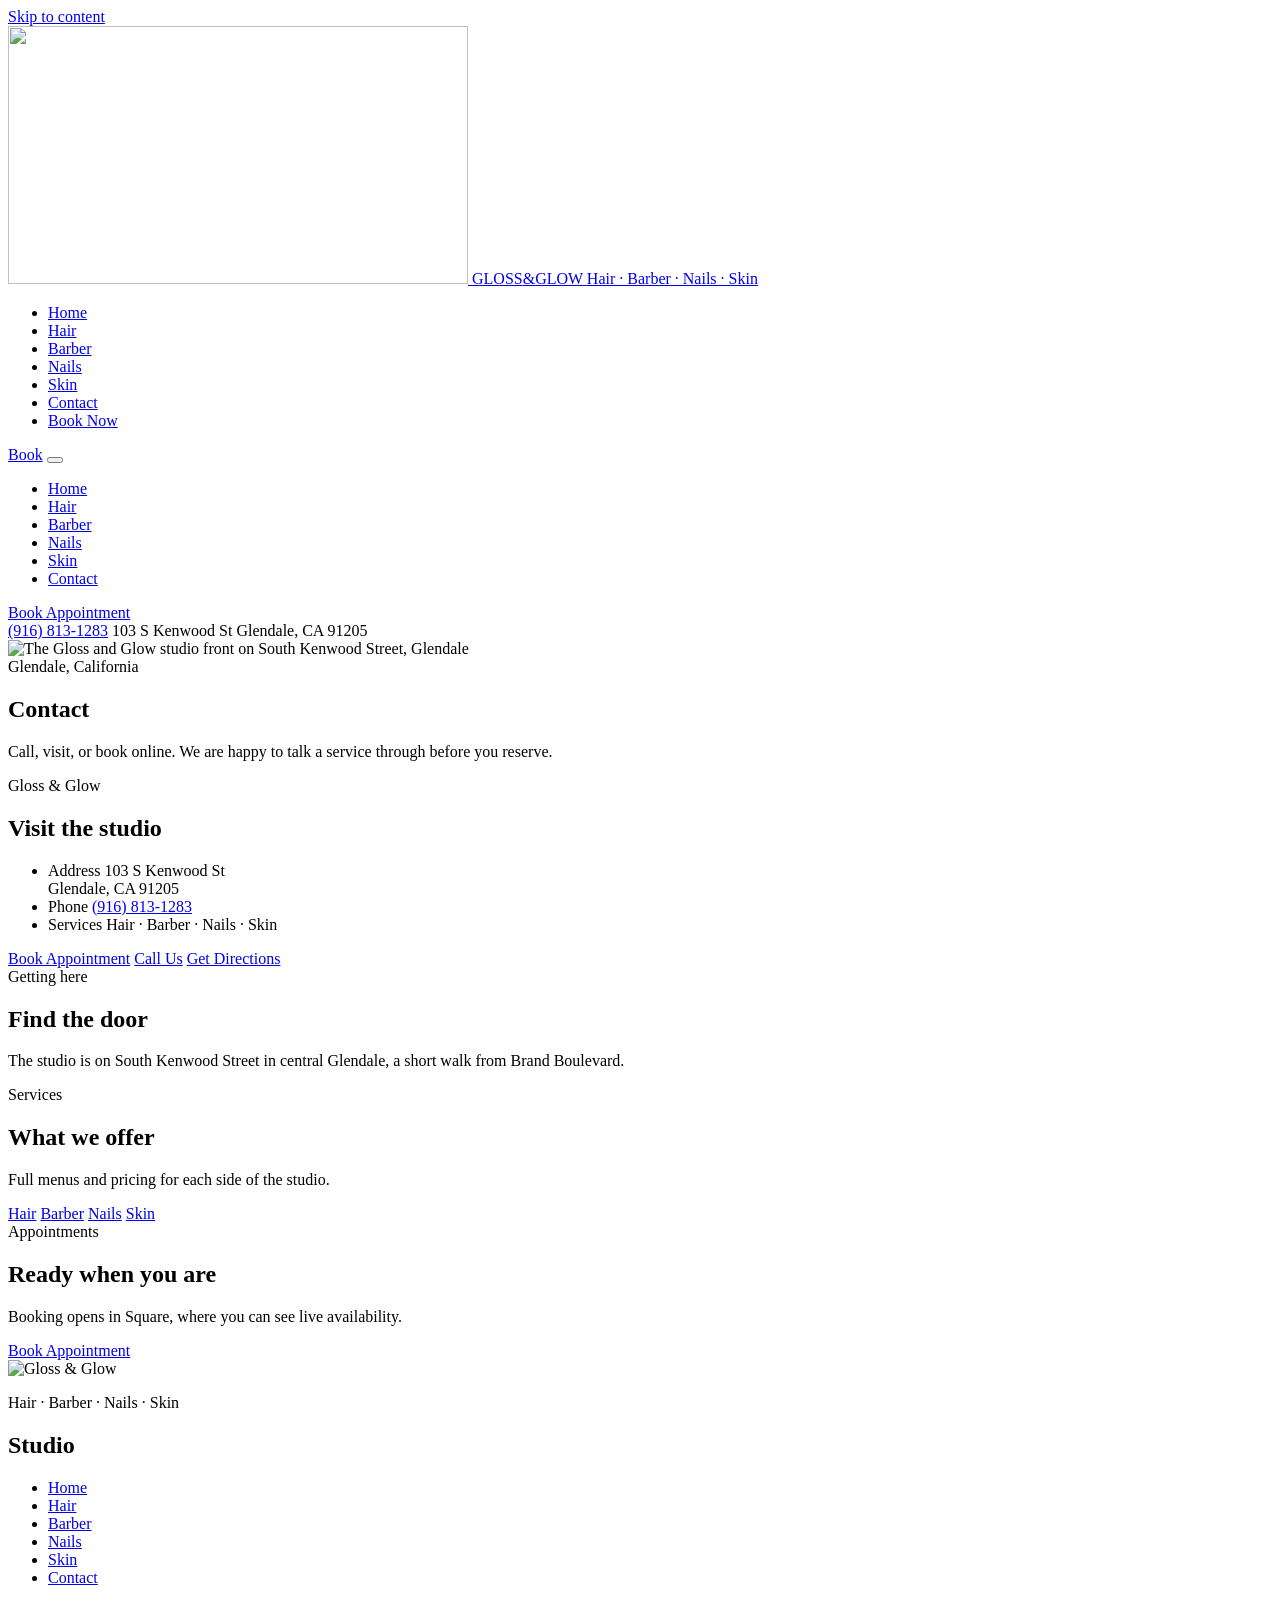
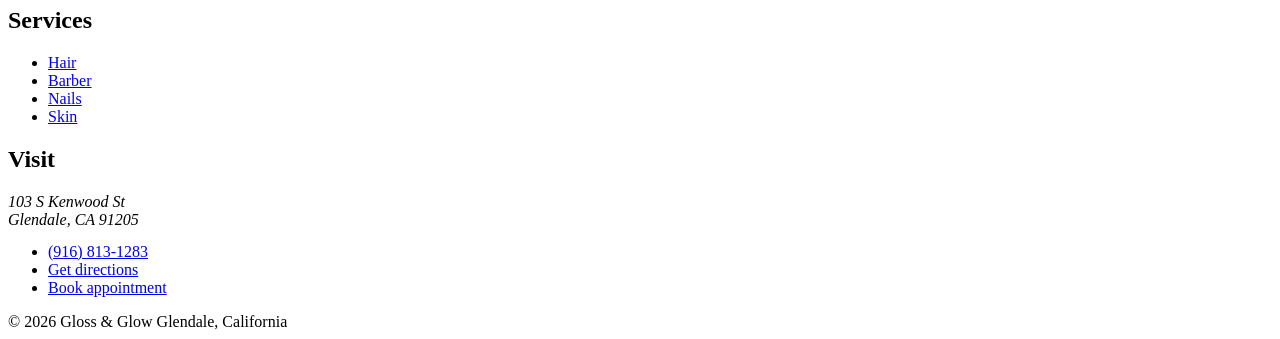
==== contact.html @ 380c9317 "Initial website launch Add the initial Gloss & Glow website with service pages, pricing, contact inf" ====
<!DOCTYPE html>
<html lang="en">
<head>
<meta charset="utf-8">
<meta name="viewport" content="width=device-width, initial-scale=1">
<title>Contact &amp; Directions | Gloss &amp; Glow, Glendale CA</title>
<meta name="description" content="Address, phone and directions for Gloss &amp; Glow, a beauty and grooming studio at 103 S Kenwood St, Glendale, California. Call or book an appointment.">

<!-- SHARING URLS ARE PLACEHOLDERS. Replace https://example.com with the live address
     across all six pages before launch. See README section 12. -->
<link rel="canonical" href="https://example.com/contact.html">

<meta property="og:type" content="website">
<meta property="og:site_name" content="Gloss &amp; Glow">
<meta property="og:title" content="Contact &amp; Directions | Gloss &amp; Glow, Glendale CA">
<meta property="og:description" content="Address, phone and directions for Gloss &amp; Glow, a beauty and grooming studio at 103 S Kenwood St, Glendale, California. Call or book an appointment.">
<meta property="og:url" content="https://example.com/contact.html">
<meta property="og:image" content="https://example.com/assets/img/og-image.png">
<meta property="og:image:width" content="1200">
<meta property="og:image:height" content="630">
<meta property="og:image:alt" content="Gloss &amp; Glow, a beauty and grooming studio in Glendale, California">
<meta property="og:locale" content="en_US">

<meta name="twitter:card" content="summary_large_image">
<meta name="twitter:title" content="Contact &amp; Directions | Gloss &amp; Glow, Glendale CA">
<meta name="twitter:description" content="Address, phone and directions for Gloss &amp; Glow, a beauty and grooming studio at 103 S Kenwood St, Glendale, California. Call or book an appointment.">
<meta name="twitter:image" content="https://example.com/assets/img/og-image.png">

<meta name="theme-color" content="#131313">
<link rel="icon" href="assets/img/logo.png" type="image/png">
<link rel="apple-touch-icon" href="assets/img/logo.png">

<link rel="preconnect" href="https://fonts.googleapis.com">
<link rel="preconnect" href="https://fonts.gstatic.com" crossorigin>
<link href="https://fonts.googleapis.com/css2?family=Cormorant+Garamond:ital,wght@0,300;0,400;0,500;1,400&family=Jost:wght@300;400;500&display=swap" rel="stylesheet">
<link rel="stylesheet" href="assets/css/styles.css">

<script type="application/ld+json">
{
  "@context": "https://schema.org",
  "@type": "BeautySalon",
  "additionalType": ["https://schema.org/HairSalon", "https://schema.org/HealthAndBeautyBusiness"],
  "name": "Gloss & Glow",
  "description": "Gloss & Glow is a modern beauty and grooming studio in Glendale, California offering professional hair, barber, nail and skincare services.",
  "url": "https://example.com",
  "image": "https://example.com/assets/img/og-image.png",
  "logo": "https://example.com/assets/img/logo.png",
  "telephone": "+1-916-813-1283",
  "priceRange": "$$",
  "currenciesAccepted": "USD",
  "address": {
    "@type": "PostalAddress",
    "streetAddress": "103 S Kenwood St",
    "addressLocality": "Glendale",
    "addressRegion": "CA",
    "postalCode": "91205",
    "addressCountry": "US"
  },
  "areaServed": {
    "@type": "City",
    "name": "Glendale",
    "containedInPlace": { "@type": "State", "name": "California" }
  },
  "hasOfferCatalog": {
    "@type": "OfferCatalog",
    "name": "Services",
    "itemListElement": [
      { "@type": "OfferCatalog", "name": "Hair" },
      { "@type": "OfferCatalog", "name": "Barber" },
      { "@type": "OfferCatalog", "name": "Nails" },
      { "@type": "OfferCatalog", "name": "Skin" }
    ]
  }
}
</script>
</head>
<body>
<a class="skip-link" href="#main">Skip to content</a>
<header class="masthead">
  <div class="wrap masthead__inner">
    <a class="brand" href="index.html" aria-label="Gloss and Glow — home">
      <img class="brand__mark" src="assets/img/logo-mark.png" alt="" width="460" height="258" decoding="async">
      <span class="brand__text">
        <span class="brand__name">GLOSS<span class="amp">&amp;</span>GLOW</span>
        <span class="brand__sub">Hair &middot; Barber &middot; Nails &middot; Skin</span>
      </span>
    </a>

    <nav class="nav" aria-label="Main">
      <ul class="nav__list">
            <li><a class="nav__link" href="index.html">Home</a></li>
            <li><a class="nav__link" href="hair.html">Hair</a></li>
            <li><a class="nav__link" href="barber.html">Barber</a></li>
            <li><a class="nav__link" href="nails.html">Nails</a></li>
            <li><a class="nav__link" href="skin.html">Skin</a></li>
            <li><a class="nav__link" href="contact.html" aria-current="page">Contact</a></li>
        <li><a class="btn btn--brass nav__book" href="#" data-href="book">Book Now</a></li>
      </ul>
    </nav>

    <div class="masthead__mobile">
      <a class="book-mini" href="#" data-href="book">Book</a>
      <button class="menu-toggle" type="button" aria-expanded="false" aria-controls="site-menu" aria-label="Open menu">
        <span></span><span></span><span></span>
      </button>
    </div>
  </div>
</header>

<div class="site-menu" id="site-menu">
  <nav aria-label="Mobile">
    <ul class="site-menu__list">
        <li><a href="index.html">Home</a></li>
        <li><a href="hair.html">Hair</a></li>
        <li><a href="barber.html">Barber</a></li>
        <li><a href="nails.html">Nails</a></li>
        <li><a href="skin.html">Skin</a></li>
        <li><a href="contact.html" aria-current="page">Contact</a></li>
    </ul>
  </nav>
  <div class="site-menu__foot">
    <a class="btn btn--brass btn--block" href="#" data-href="book">Book Appointment</a>
    <div class="site-menu__meta">
      <a href="#" data-href="tel" data-cfg="phone">(916) 813-1283</a>
      <span data-cfg="street">103 S Kenwood St</span>
      <span data-cfg="cityStateZip">Glendale, CA 91205</span>
    </div>
  </div>
</div>
<main id="main">

<section class="hero ">
  <div class="hero__bg frame" data-label="studio exterior">
    <img src="assets/img/contact-hero.png" alt="The Gloss and Glow studio front on South Kenwood Street, Glendale" width="1920" height="1280" fetchpriority="high" decoding="async">
  </div>
  <div class="wrap">
    <div class="hero__inner">
      <span class="hero__sub">Glendale, California</span>
      <h1 class="display display--lg">Contact</h1>
      <p class="lede">Call, visit, or book online. We are happy to talk a service through before you reserve.</p>
    </div>
  </div>
</section>


<section class="section section--ivory">
  <div class="wrap">
    <div class="contact-grid">

      <div class="reveal">
        <span class="eyebrow">Gloss &amp; Glow</span>
        <h2 class="display display--sm">Visit the studio</h2>
        <ul class="info-list">
          <li><span class="info-list__key">Address</span>
              <span><span data-cfg="street">103 S Kenwood St</span><br><span data-cfg="cityStateZip">Glendale, CA 91205</span></span></li>
          <li><span class="info-list__key">Phone</span>
              <span><a href="#" data-href="tel" data-cfg="phone">(916) 813-1283</a></span></li>
          <li><span class="info-list__key">Services</span>
              <span data-cfg="categories">Hair &middot; Barber &middot; Nails &middot; Skin</span></li>
        </ul>

        <div class="btn-row">
          <a class="btn btn--brass" href="#" data-href="book">Book Appointment</a>
          <a class="btn btn--dark" href="#" data-href="tel">Call Us</a>
          <a class="btn btn--dark" href="#" data-href="directions">Get Directions</a>
        </div>
        <p class="booking-note" data-booking-note hidden></p>
      </div>

      <div class="reveal" data-delay="1">
        <span class="eyebrow">Getting here</span>
        <h2 class="display display--sm">Find the door</h2>
        <p class="lede">The studio is on South Kenwood Street in central Glendale, a short walk from Brand Boulevard.</p>
        <div class="map" data-map></div>
      </div>

    </div>
  </div>
</section>

<section class="section section--charcoal section--tight">
  <div class="wrap">
    <div class="head head--center reveal">
      <span class="eyebrow">Services</span>
      <h2 class="display display--sm">What we offer</h2>
      <p class="lede">Full menus and pricing for each side of the studio.</p>
    </div>
    <div class="btn-row btn-row--center reveal">
      <a class="btn btn--ghost" href="hair.html">Hair</a>
      <a class="btn btn--ghost" href="barber.html">Barber</a>
      <a class="btn btn--ghost" href="nails.html">Nails</a>
      <a class="btn btn--ghost" href="skin.html">Skin</a>
    </div>
  </div>
</section>

<section class="cta-band">
  <div class="wrap wrap--narrow reveal">
    <span class="eyebrow">Appointments</span>
    <h2 class="display display--sm">Ready when you are</h2>
    <p>Booking opens in Square, where you can see live availability.</p>
    <div class="btn-row btn-row--center">
      <a class="btn btn--brass" href="#" data-href="book">Book Appointment</a>
    </div>
    <p class="booking-note" data-booking-note hidden></p>
  </div>
</section>

</main>
<footer class="colophon">
  <div class="wrap">
    <div class="colophon__grid">

      <div>
        <img class="colophon__logo" src="assets/img/logo.png" alt="Gloss &amp; Glow" width="168" height="114" loading="lazy" decoding="async">
        <p class="pillars" data-cfg="categories">Hair &middot; Barber &middot; Nails &middot; Skin</p>
        <div class="social">
          <a href="#" data-social="instagram" aria-label="Gloss and Glow on Instagram" hidden><svg viewBox="0 0 24 24" fill="none" stroke="currentColor" stroke-width="1.4" aria-hidden="true"><rect x="3" y="3" width="18" height="18" rx="5"/><circle cx="12" cy="12" r="4"/><circle cx="17.2" cy="6.8" r="1.1" fill="currentColor" stroke="none"/></svg></a>
          <a href="#" data-social="facebook" aria-label="Gloss and Glow on Facebook" hidden><svg viewBox="0 0 24 24" fill="none" stroke="currentColor" stroke-width="1.4" aria-hidden="true"><path d="M14.5 8.5h2.2V5.6h-2.4c-2.3 0-3.6 1.4-3.6 3.7v1.9H8.4v3h2.3V21h3.1v-6.8h2.3l.4-3h-2.7V9.7c0-.8.3-1.2 1.2-1.2z"/></svg></a>
        </div>
      </div>

      <nav aria-label="Footer">
        <h2>Studio</h2>
        <ul>
          <li><a href="index.html">Home</a></li>
          <li><a href="hair.html">Hair</a></li>
          <li><a href="barber.html">Barber</a></li>
          <li><a href="nails.html">Nails</a></li>
          <li><a href="skin.html">Skin</a></li>
          <li><a href="contact.html">Contact</a></li>
        </ul>
      </nav>

      <div>
        <h2>Services</h2>
        <ul>
          <li><a href="hair.html">Hair</a></li>
          <li><a href="barber.html">Barber</a></li>
          <li><a href="nails.html">Nails</a></li>
          <li><a href="skin.html">Skin</a></li>
        </ul>
      </div>

      <div>
        <h2>Visit</h2>
        <address>
          <span data-cfg="street">103 S Kenwood St</span><br>
          <span data-cfg="cityStateZip">Glendale, CA 91205</span>
        </address>
        <ul style="margin-top:14px">
          <li><a href="#" data-href="tel" data-cfg="phone">(916) 813-1283</a></li>
          <li><a href="#" data-href="directions">Get directions</a></li>
          <li><a href="#" data-href="book">Book appointment</a></li>
        </ul>
      </div>

    </div>

    <div class="colophon__bottom">
      <span>&copy; <span data-cfg="year">2026</span> Gloss &amp; Glow</span>
      <span>Glendale, California</span>
    </div>
  </div>
</footer>

<script src="assets/data/config.js"></script>
<script src="assets/data/services.js"></script>
<script src="assets/js/services.js"></script>
<script src="assets/js/main.js"></script>
</body>
</html>
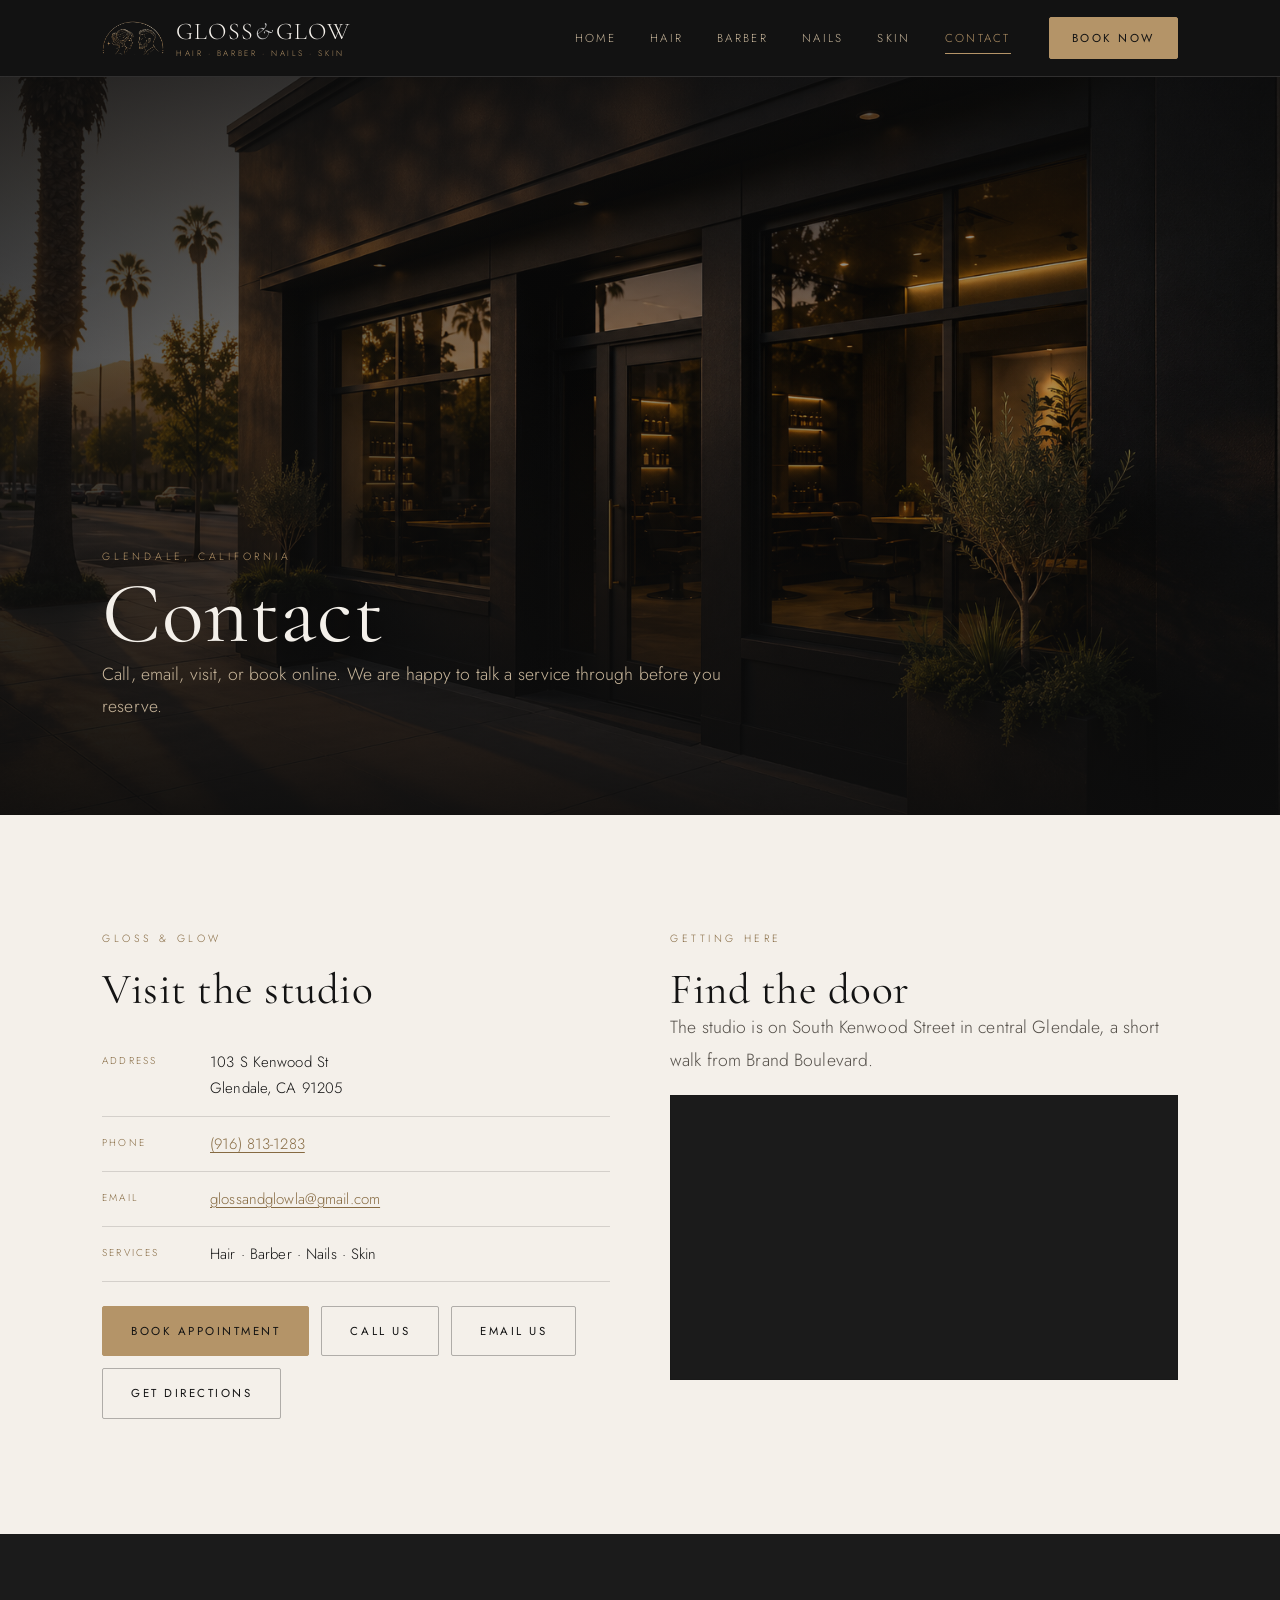
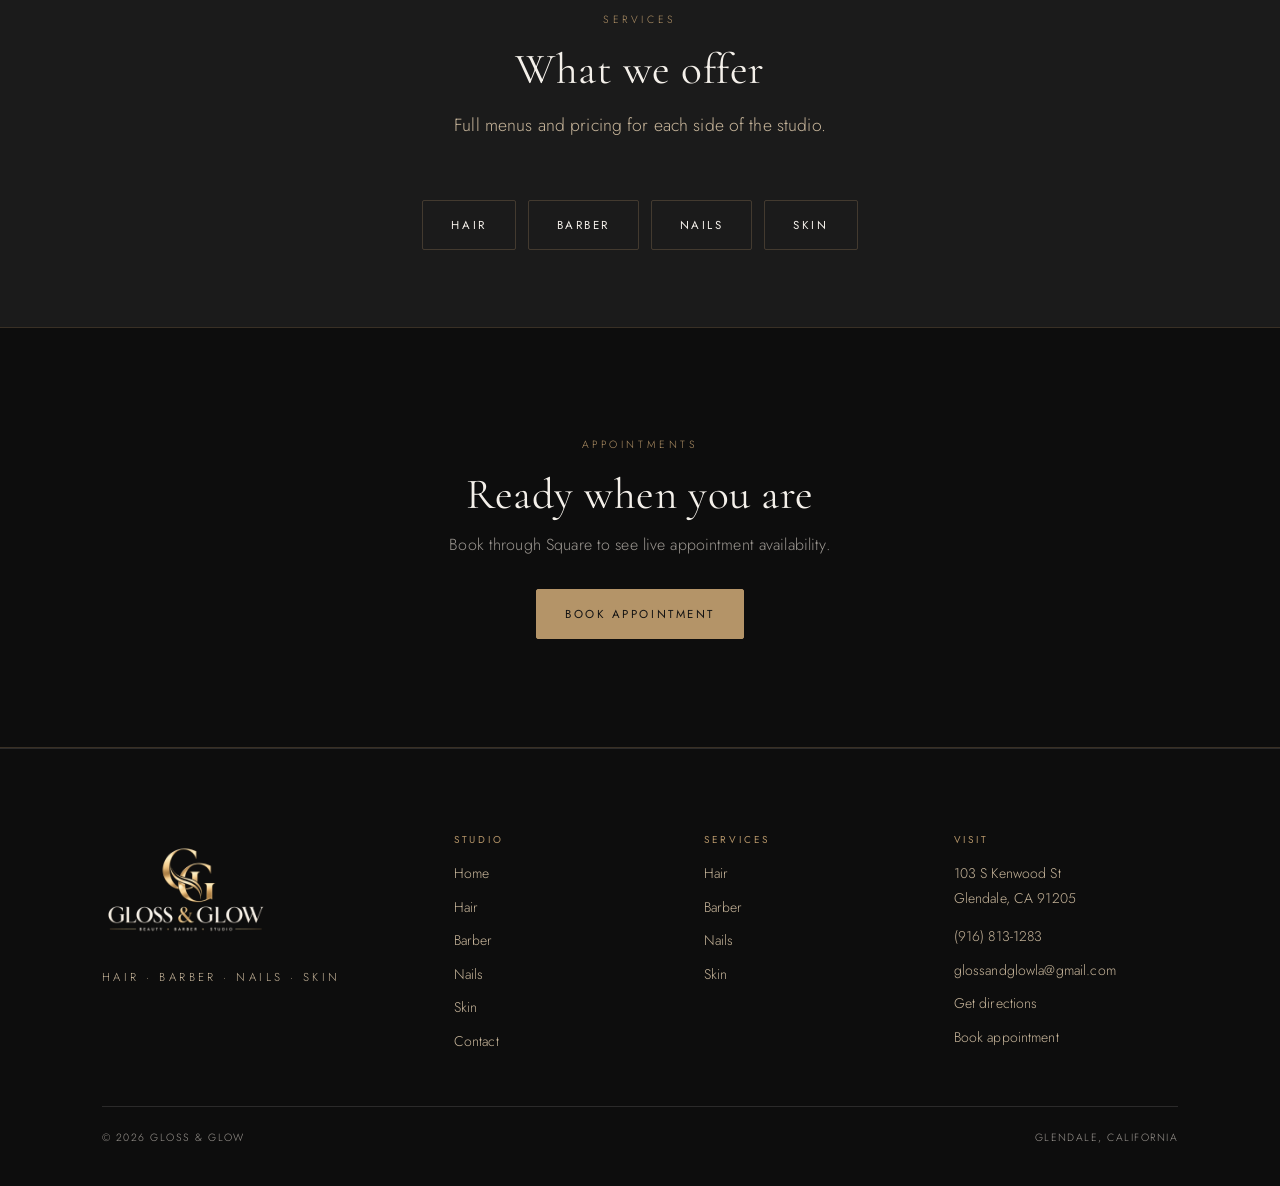
==== commit ad08bc03: "Update contact.html" ====
--- a/contact.html
+++ b/contact.html
@@ -1,272 +1,988 @@
 <!DOCTYPE html>
 <html lang="en">
+
 <head>
-<meta charset="utf-8">
-<meta name="viewport" content="width=device-width, initial-scale=1">
-<title>Contact &amp; Directions | Gloss &amp; Glow, Glendale CA</title>
-<meta name="description" content="Address, phone and directions for Gloss &amp; Glow, a beauty and grooming studio at 103 S Kenwood St, Glendale, California. Call or book an appointment.">
-
-<!-- SHARING URLS ARE PLACEHOLDERS. Replace https://example.com with the live address
-     across all six pages before launch. See README section 12. -->
-<link rel="canonical" href="https://example.com/contact.html">
-
-<meta property="og:type" content="website">
-<meta property="og:site_name" content="Gloss &amp; Glow">
-<meta property="og:title" content="Contact &amp; Directions | Gloss &amp; Glow, Glendale CA">
-<meta property="og:description" content="Address, phone and directions for Gloss &amp; Glow, a beauty and grooming studio at 103 S Kenwood St, Glendale, California. Call or book an appointment.">
-<meta property="og:url" content="https://example.com/contact.html">
-<meta property="og:image" content="https://example.com/assets/img/og-image.png">
-<meta property="og:image:width" content="1200">
-<meta property="og:image:height" content="630">
-<meta property="og:image:alt" content="Gloss &amp; Glow, a beauty and grooming studio in Glendale, California">
-<meta property="og:locale" content="en_US">
-
-<meta name="twitter:card" content="summary_large_image">
-<meta name="twitter:title" content="Contact &amp; Directions | Gloss &amp; Glow, Glendale CA">
-<meta name="twitter:description" content="Address, phone and directions for Gloss &amp; Glow, a beauty and grooming studio at 103 S Kenwood St, Glendale, California. Call or book an appointment.">
-<meta name="twitter:image" content="https://example.com/assets/img/og-image.png">
-
-<meta name="theme-color" content="#131313">
-<link rel="icon" href="assets/img/logo.png" type="image/png">
-<link rel="apple-touch-icon" href="assets/img/logo.png">
-
-<link rel="preconnect" href="https://fonts.googleapis.com">
-<link rel="preconnect" href="https://fonts.gstatic.com" crossorigin>
-<link href="https://fonts.googleapis.com/css2?family=Cormorant+Garamond:ital,wght@0,300;0,400;0,500;1,400&family=Jost:wght@300;400;500&display=swap" rel="stylesheet">
-<link rel="stylesheet" href="assets/css/styles.css">
-
-<script type="application/ld+json">
-{
-  "@context": "https://schema.org",
-  "@type": "BeautySalon",
-  "additionalType": ["https://schema.org/HairSalon", "https://schema.org/HealthAndBeautyBusiness"],
-  "name": "Gloss & Glow",
-  "description": "Gloss & Glow is a modern beauty and grooming studio in Glendale, California offering professional hair, barber, nail and skincare services.",
-  "url": "https://example.com",
-  "image": "https://example.com/assets/img/og-image.png",
-  "logo": "https://example.com/assets/img/logo.png",
-  "telephone": "+1-916-813-1283",
-  "priceRange": "$$",
-  "currenciesAccepted": "USD",
-  "address": {
-    "@type": "PostalAddress",
-    "streetAddress": "103 S Kenwood St",
-    "addressLocality": "Glendale",
-    "addressRegion": "CA",
-    "postalCode": "91205",
-    "addressCountry": "US"
-  },
-  "areaServed": {
-    "@type": "City",
-    "name": "Glendale",
-    "containedInPlace": { "@type": "State", "name": "California" }
-  },
-  "hasOfferCatalog": {
-    "@type": "OfferCatalog",
-    "name": "Services",
-    "itemListElement": [
-      { "@type": "OfferCatalog", "name": "Hair" },
-      { "@type": "OfferCatalog", "name": "Barber" },
-      { "@type": "OfferCatalog", "name": "Nails" },
-      { "@type": "OfferCatalog", "name": "Skin" }
-    ]
+  <meta charset="utf-8">
+  <meta name="viewport" content="width=device-width, initial-scale=1">
+
+  <title>Contact &amp; Directions | Gloss &amp; Glow, Glendale CA</title>
+
+  <meta
+    name="description"
+    content="Address, phone, email and directions for Gloss &amp; Glow, a beauty and grooming studio at 103 S Kenwood St, Glendale, California. Call or book an appointment."
+  >
+
+  <!-- Canonical -->
+  <link
+    rel="canonical"
+    href="https://glossandglowla.com/contact.html"
+  >
+
+  <!-- Open Graph -->
+  <meta property="og:type" content="website">
+  <meta property="og:site_name" content="Gloss &amp; Glow">
+
+  <meta
+    property="og:title"
+    content="Contact &amp; Directions | Gloss &amp; Glow, Glendale CA"
+  >
+
+  <meta
+    property="og:description"
+    content="Address, phone, email and directions for Gloss &amp; Glow in Glendale, California."
+  >
+
+  <meta
+    property="og:url"
+    content="https://glossandglowla.com/contact.html"
+  >
+
+  <meta
+    property="og:image"
+    content="https://glossandglowla.com/assets/img/og-image.png"
+  >
+
+  <meta property="og:image:width" content="1200">
+  <meta property="og:image:height" content="630">
+
+  <meta
+    property="og:image:alt"
+    content="Gloss &amp; Glow, a beauty and grooming studio in Glendale, California"
+  >
+
+  <meta property="og:locale" content="en_US">
+
+
+  <!-- Twitter / X -->
+  <meta name="twitter:card" content="summary_large_image">
+
+  <meta
+    name="twitter:title"
+    content="Contact &amp; Directions | Gloss &amp; Glow, Glendale CA"
+  >
+
+  <meta
+    name="twitter:description"
+    content="Address, phone, email and directions for Gloss &amp; Glow in Glendale, California."
+  >
+
+  <meta
+    name="twitter:image"
+    content="https://glossandglowla.com/assets/img/og-image.png"
+  >
+
+
+  <!-- Browser -->
+  <meta name="theme-color" content="#131313">
+
+  <link
+    rel="icon"
+    href="assets/img/logo.png"
+    type="image/png"
+  >
+
+  <link
+    rel="apple-touch-icon"
+    href="assets/img/logo.png"
+  >
+
+
+  <!-- Fonts -->
+  <link rel="preconnect" href="https://fonts.googleapis.com">
+
+  <link
+    rel="preconnect"
+    href="https://fonts.gstatic.com"
+    crossorigin
+  >
+
+  <link
+    href="https://fonts.googleapis.com/css2?family=Cormorant+Garamond:ital,wght@0,300;0,400;0,500;1,400&family=Jost:wght@300;400;500&display=swap"
+    rel="stylesheet"
+  >
+
+
+  <!-- CSS -->
+  <link
+    rel="stylesheet"
+    href="assets/css/styles.css"
+  >
+
+
+  <!-- Structured Data -->
+  <script type="application/ld+json">
+  {
+    "@context": "https://schema.org",
+    "@type": "BeautySalon",
+
+    "additionalType": [
+      "https://schema.org/HairSalon",
+      "https://schema.org/HealthAndBeautyBusiness"
+    ],
+
+    "name": "Gloss & Glow",
+
+    "description":
+      "Gloss & Glow is a modern beauty and grooming studio in Glendale, California offering professional hair, barber, nail and skincare services.",
+
+    "url": "https://glossandglowla.com",
+
+    "image":
+      "https://glossandglowla.com/assets/img/og-image.png",
+
+    "logo":
+      "https://glossandglowla.com/assets/img/logo.png",
+
+    "telephone": "+1-916-813-1283",
+
+    "email": "glossandglowla@gmail.com",
+
+    "priceRange": "$$",
+
+    "currenciesAccepted": "USD",
+
+    "address": {
+      "@type": "PostalAddress",
+      "streetAddress": "103 S Kenwood St",
+      "addressLocality": "Glendale",
+      "addressRegion": "CA",
+      "postalCode": "91205",
+      "addressCountry": "US"
+    },
+
+    "areaServed": {
+      "@type": "City",
+      "name": "Glendale",
+      "containedInPlace": {
+        "@type": "State",
+        "name": "California"
+      }
+    },
+
+    "hasOfferCatalog": {
+      "@type": "OfferCatalog",
+      "name": "Services",
+
+      "itemListElement": [
+        {
+          "@type": "OfferCatalog",
+          "name": "Hair"
+        },
+        {
+          "@type": "OfferCatalog",
+          "name": "Barber"
+        },
+        {
+          "@type": "OfferCatalog",
+          "name": "Nails"
+        },
+        {
+          "@type": "OfferCatalog",
+          "name": "Skin"
+        }
+      ]
+    }
   }
-}
-</script>
+  </script>
+
 </head>
+
+
 <body>
-<a class="skip-link" href="#main">Skip to content</a>
-<header class="masthead">
-  <div class="wrap masthead__inner">
-    <a class="brand" href="index.html" aria-label="Gloss and Glow — home">
-      <img class="brand__mark" src="assets/img/logo-mark.png" alt="" width="460" height="258" decoding="async">
-      <span class="brand__text">
-        <span class="brand__name">GLOSS<span class="amp">&amp;</span>GLOW</span>
-        <span class="brand__sub">Hair &middot; Barber &middot; Nails &middot; Skin</span>
-      </span>
-    </a>
-
-    <nav class="nav" aria-label="Main">
-      <ul class="nav__list">
-            <li><a class="nav__link" href="index.html">Home</a></li>
-            <li><a class="nav__link" href="hair.html">Hair</a></li>
-            <li><a class="nav__link" href="barber.html">Barber</a></li>
-            <li><a class="nav__link" href="nails.html">Nails</a></li>
-            <li><a class="nav__link" href="skin.html">Skin</a></li>
-            <li><a class="nav__link" href="contact.html" aria-current="page">Contact</a></li>
-        <li><a class="btn btn--brass nav__book" href="#" data-href="book">Book Now</a></li>
+
+  <a class="skip-link" href="#main">
+    Skip to content
+  </a>
+
+
+  <!-- ================================================================
+       HEADER
+       ================================================================ -->
+
+  <header class="masthead">
+
+    <div class="wrap masthead__inner">
+
+      <a
+        class="brand"
+        href="index.html"
+        aria-label="Gloss and Glow — home"
+      >
+
+        <img
+          class="brand__mark"
+          src="assets/img/logo-mark.png"
+          alt=""
+          width="460"
+          height="258"
+          decoding="async"
+        >
+
+        <span class="brand__text">
+
+          <span class="brand__name">
+            GLOSS<span class="amp">&amp;</span>GLOW
+          </span>
+
+          <span class="brand__sub">
+            Hair &middot; Barber &middot; Nails &middot; Skin
+          </span>
+
+        </span>
+
+      </a>
+
+
+      <!-- Desktop navigation -->
+
+      <nav class="nav" aria-label="Main">
+
+        <ul class="nav__list">
+
+          <li>
+            <a class="nav__link" href="index.html">
+              Home
+            </a>
+          </li>
+
+          <li>
+            <a class="nav__link" href="hair.html">
+              Hair
+            </a>
+          </li>
+
+          <li>
+            <a class="nav__link" href="barber.html">
+              Barber
+            </a>
+          </li>
+
+          <li>
+            <a class="nav__link" href="nails.html">
+              Nails
+            </a>
+          </li>
+
+          <li>
+            <a class="nav__link" href="skin.html">
+              Skin
+            </a>
+          </li>
+
+          <li>
+            <a
+              class="nav__link"
+              href="contact.html"
+              aria-current="page"
+            >
+              Contact
+            </a>
+          </li>
+
+          <li>
+            <a
+              class="btn btn--brass nav__book"
+              href="#"
+              data-href="book"
+            >
+              Book Now
+            </a>
+          </li>
+
+        </ul>
+
+      </nav>
+
+
+      <!-- Mobile controls -->
+
+      <div class="masthead__mobile">
+
+        <a
+          class="book-mini"
+          href="#"
+          data-href="book"
+        >
+          Book
+        </a>
+
+        <button
+          class="menu-toggle"
+          type="button"
+          aria-expanded="false"
+          aria-controls="site-menu"
+          aria-label="Open menu"
+        >
+          <span></span>
+          <span></span>
+          <span></span>
+        </button>
+
+      </div>
+
+    </div>
+
+  </header>
+
+
+  <!-- ================================================================
+       MOBILE MENU
+       ================================================================ -->
+
+  <div class="site-menu" id="site-menu">
+
+    <nav aria-label="Mobile">
+
+      <ul class="site-menu__list">
+
+        <li><a href="index.html">Home</a></li>
+
+        <li><a href="hair.html">Hair</a></li>
+
+        <li><a href="barber.html">Barber</a></li>
+
+        <li><a href="nails.html">Nails</a></li>
+
+        <li><a href="skin.html">Skin</a></li>
+
+        <li>
+          <a
+            href="contact.html"
+            aria-current="page"
+          >
+            Contact
+          </a>
+        </li>
+
       </ul>
+
     </nav>
 
-    <div class="masthead__mobile">
-      <a class="book-mini" href="#" data-href="book">Book</a>
-      <button class="menu-toggle" type="button" aria-expanded="false" aria-controls="site-menu" aria-label="Open menu">
-        <span></span><span></span><span></span>
-      </button>
+
+    <div class="site-menu__foot">
+
+      <a
+        class="btn btn--brass btn--block"
+        href="#"
+        data-href="book"
+      >
+        Book Appointment
+      </a>
+
+
+      <div class="site-menu__meta">
+
+        <a
+          href="#"
+          data-href="tel"
+          data-cfg="phone"
+        >
+          (916) 813-1283
+        </a>
+
+        <a href="mailto:glossandglowla@gmail.com">
+          glossandglowla@gmail.com
+        </a>
+
+        <span data-cfg="street">
+          103 S Kenwood St
+        </span>
+
+        <span data-cfg="cityStateZip">
+          Glendale, CA 91205
+        </span>
+
+      </div>
+
     </div>
+
   </div>
-</header>
-
-<div class="site-menu" id="site-menu">
-  <nav aria-label="Mobile">
-    <ul class="site-menu__list">
-        <li><a href="index.html">Home</a></li>
-        <li><a href="hair.html">Hair</a></li>
-        <li><a href="barber.html">Barber</a></li>
-        <li><a href="nails.html">Nails</a></li>
-        <li><a href="skin.html">Skin</a></li>
-        <li><a href="contact.html" aria-current="page">Contact</a></li>
-    </ul>
-  </nav>
-  <div class="site-menu__foot">
-    <a class="btn btn--brass btn--block" href="#" data-href="book">Book Appointment</a>
-    <div class="site-menu__meta">
-      <a href="#" data-href="tel" data-cfg="phone">(916) 813-1283</a>
-      <span data-cfg="street">103 S Kenwood St</span>
-      <span data-cfg="cityStateZip">Glendale, CA 91205</span>
+
+
+  <!-- ================================================================
+       MAIN
+       ================================================================ -->
+
+  <main id="main">
+
+
+    <!-- HERO -->
+
+    <section class="hero">
+
+      <div
+        class="hero__bg frame"
+        data-label="studio exterior"
+      >
+
+        <img
+          src="assets/img/contact-hero.png"
+          alt="The Gloss and Glow studio front on South Kenwood Street, Glendale"
+          width="1920"
+          height="1280"
+          fetchpriority="high"
+          decoding="async"
+        >
+
+      </div>
+
+
+      <div class="wrap">
+
+        <div class="hero__inner">
+
+          <span class="hero__sub">
+            Glendale, California
+          </span>
+
+          <h1 class="display display--lg">
+            Contact
+          </h1>
+
+          <p class="lede">
+            Call, email, visit, or book online. We are happy to talk a service through before you reserve.
+          </p>
+
+        </div>
+
+      </div>
+
+    </section>
+
+
+    <!-- ================================================================
+         CONTACT INFORMATION
+         ================================================================ -->
+
+    <section class="section section--ivory">
+
+      <div class="wrap">
+
+        <div class="contact-grid">
+
+
+          <!-- Visit -->
+
+          <div class="reveal">
+
+            <span class="eyebrow">
+              Gloss &amp; Glow
+            </span>
+
+            <h2 class="display display--sm">
+              Visit the studio
+            </h2>
+
+
+            <ul class="info-list">
+
+
+              <!-- Address -->
+
+              <li>
+
+                <span class="info-list__key">
+                  Address
+                </span>
+
+                <span>
+
+                  <span data-cfg="street">
+                    103 S Kenwood St
+                  </span>
+
+                  <br>
+
+                  <span data-cfg="cityStateZip">
+                    Glendale, CA 91205
+                  </span>
+
+                </span>
+
+              </li>
+
+
+              <!-- Phone -->
+
+              <li>
+
+                <span class="info-list__key">
+                  Phone
+                </span>
+
+                <span>
+
+                  <a
+                    href="#"
+                    data-href="tel"
+                    data-cfg="phone"
+                  >
+                    (916) 813-1283
+                  </a>
+
+                </span>
+
+              </li>
+
+
+              <!-- EMAIL -->
+
+              <li>
+
+                <span class="info-list__key">
+                  Email
+                </span>
+
+                <span>
+
+                  <a href="mailto:glossandglowla@gmail.com">
+                    glossandglowla@gmail.com
+                  </a>
+
+                </span>
+
+              </li>
+
+
+              <!-- Services -->
+
+              <li>
+
+                <span class="info-list__key">
+                  Services
+                </span>
+
+                <span data-cfg="categories">
+                  Hair &middot; Barber &middot; Nails &middot; Skin
+                </span>
+
+              </li>
+
+            </ul>
+
+
+            <!-- Buttons -->
+
+            <div class="btn-row">
+
+              <a
+                class="btn btn--brass"
+                href="#"
+                data-href="book"
+              >
+                Book Appointment
+              </a>
+
+              <a
+                class="btn btn--dark"
+                href="#"
+                data-href="tel"
+              >
+                Call Us
+              </a>
+
+              <a
+                class="btn btn--dark"
+                href="mailto:glossandglowla@gmail.com"
+              >
+                Email Us
+              </a>
+
+              <a
+                class="btn btn--dark"
+                href="#"
+                data-href="directions"
+              >
+                Get Directions
+              </a>
+
+            </div>
+
+
+            <p
+              class="booking-note"
+              data-booking-note
+              hidden
+            ></p>
+
+          </div>
+
+
+          <!-- Map -->
+
+          <div
+            class="reveal"
+            data-delay="1"
+          >
+
+            <span class="eyebrow">
+              Getting here
+            </span>
+
+            <h2 class="display display--sm">
+              Find the door
+            </h2>
+
+            <p class="lede">
+              The studio is on South Kenwood Street in central Glendale, a short walk from Brand Boulevard.
+            </p>
+
+            <div
+              class="map"
+              data-map
+            ></div>
+
+          </div>
+
+        </div>
+
+      </div>
+
+    </section>
+
+
+    <!-- ================================================================
+         SERVICES
+         ================================================================ -->
+
+    <section class="section section--charcoal section--tight">
+
+      <div class="wrap">
+
+        <div class="head head--center reveal">
+
+          <span class="eyebrow">
+            Services
+          </span>
+
+          <h2 class="display display--sm">
+            What we offer
+          </h2>
+
+          <p class="lede">
+            Full menus and pricing for each side of the studio.
+          </p>
+
+        </div>
+
+
+        <div class="btn-row btn-row--center reveal">
+
+          <a
+            class="btn btn--ghost"
+            href="hair.html"
+          >
+            Hair
+          </a>
+
+          <a
+            class="btn btn--ghost"
+            href="barber.html"
+          >
+            Barber
+          </a>
+
+          <a
+            class="btn btn--ghost"
+            href="nails.html"
+          >
+            Nails
+          </a>
+
+          <a
+            class="btn btn--ghost"
+            href="skin.html"
+          >
+            Skin
+          </a>
+
+        </div>
+
+      </div>
+
+    </section>
+
+
+    <!-- ================================================================
+         BOOKING CTA
+         ================================================================ -->
+
+    <section class="cta-band">
+
+      <div class="wrap wrap--narrow reveal">
+
+        <span class="eyebrow">
+          Appointments
+        </span>
+
+        <h2 class="display display--sm">
+          Ready when you are
+        </h2>
+
+        <p>
+          Book through Square to see live appointment availability.
+        </p>
+
+        <div class="btn-row btn-row--center">
+
+          <a
+            class="btn btn--brass"
+            href="#"
+            data-href="book"
+          >
+            Book Appointment
+          </a>
+
+        </div>
+
+        <p
+          class="booking-note"
+          data-booking-note
+          hidden
+        ></p>
+
+      </div>
+
+    </section>
+
+
+  </main>
+
+
+  <!-- ================================================================
+       FOOTER
+       ================================================================ -->
+
+  <footer class="colophon">
+
+    <div class="wrap">
+
+      <div class="colophon__grid">
+
+
+        <!-- Brand -->
+
+        <div>
+
+          <img
+            class="colophon__logo"
+            src="assets/img/logo.png"
+            alt="Gloss &amp; Glow"
+            width="168"
+            height="114"
+            loading="lazy"
+            decoding="async"
+          >
+
+          <p
+            class="pillars"
+            data-cfg="categories"
+          >
+            Hair &middot; Barber &middot; Nails &middot; Skin
+          </p>
+
+
+          <div class="social">
+
+            <a
+              href="#"
+              data-social="instagram"
+              aria-label="Gloss and Glow on Instagram"
+              hidden
+            >
+              <svg
+                viewBox="0 0 24 24"
+                fill="none"
+                stroke="currentColor"
+                stroke-width="1.4"
+                aria-hidden="true"
+              >
+                <rect
+                  x="3"
+                  y="3"
+                  width="18"
+                  height="18"
+                  rx="5"
+                />
+                <circle
+                  cx="12"
+                  cy="12"
+                  r="4"
+                />
+                <circle
+                  cx="17.2"
+                  cy="6.8"
+                  r="1.1"
+                  fill="currentColor"
+                  stroke="none"
+                />
+              </svg>
+            </a>
+
+
+            <a
+              href="#"
+              data-social="facebook"
+              aria-label="Gloss and Glow on Facebook"
+              hidden
+            >
+              <svg
+                viewBox="0 0 24 24"
+                fill="none"
+                stroke="currentColor"
+                stroke-width="1.4"
+                aria-hidden="true"
+              >
+                <path
+                  d="M14.5 8.5h2.2V5.6h-2.4c-2.3 0-3.6 1.4-3.6 3.7v1.9H8.4v3h2.3V21h3.1v-6.8h2.3l.4-3h-2.7V9.7c0-.8.3-1.2 1.2-1.2z"
+                />
+              </svg>
+            </a>
+
+          </div>
+
+        </div>
+
+
+        <!-- Studio navigation -->
+
+        <nav aria-label="Footer">
+
+          <h2>Studio</h2>
+
+          <ul>
+            <li><a href="index.html">Home</a></li>
+            <li><a href="hair.html">Hair</a></li>
+            <li><a href="barber.html">Barber</a></li>
+            <li><a href="nails.html">Nails</a></li>
+            <li><a href="skin.html">Skin</a></li>
+            <li><a href="contact.html">Contact</a></li>
+          </ul>
+
+        </nav>
+
+
+        <!-- Services -->
+
+        <div>
+
+          <h2>Services</h2>
+
+          <ul>
+            <li><a href="hair.html">Hair</a></li>
+            <li><a href="barber.html">Barber</a></li>
+            <li><a href="nails.html">Nails</a></li>
+            <li><a href="skin.html">Skin</a></li>
+          </ul>
+
+        </div>
+
+
+        <!-- Visit -->
+
+        <div>
+
+          <h2>Visit</h2>
+
+          <address>
+
+            <span data-cfg="street">
+              103 S Kenwood St
+            </span>
+
+            <br>
+
+            <span data-cfg="cityStateZip">
+              Glendale, CA 91205
+            </span>
+
+          </address>
+
+
+          <ul style="margin-top:14px">
+
+            <li>
+
+              <a
+                href="#"
+                data-href="tel"
+                data-cfg="phone"
+              >
+                (916) 813-1283
+              </a>
+
+            </li>
+
+
+            <li>
+
+              <a href="mailto:glossandglowla@gmail.com">
+                glossandglowla@gmail.com
+              </a>
+
+            </li>
+
+
+            <li>
+
+              <a
+                href="#"
+                data-href="directions"
+              >
+                Get directions
+              </a>
+
+            </li>
+
+
+            <li>
+
+              <a
+                href="#"
+                data-href="book"
+              >
+                Book appointment
+              </a>
+
+            </li>
+
+          </ul>
+
+        </div>
+
+      </div>
+
+
+      <!-- Footer bottom -->
+
+      <div class="colophon__bottom">
+
+        <span>
+          &copy;
+          <span data-cfg="year">2026</span>
+          Gloss &amp; Glow
+        </span>
+
+        <span>
+          Glendale, California
+        </span>
+
+      </div>
+
     </div>
-  </div>
-</div>
-<main id="main">
-
-<section class="hero ">
-  <div class="hero__bg frame" data-label="studio exterior">
-    <img src="assets/img/contact-hero.png" alt="The Gloss and Glow studio front on South Kenwood Street, Glendale" width="1920" height="1280" fetchpriority="high" decoding="async">
-  </div>
-  <div class="wrap">
-    <div class="hero__inner">
-      <span class="hero__sub">Glendale, California</span>
-      <h1 class="display display--lg">Contact</h1>
-      <p class="lede">Call, visit, or book online. We are happy to talk a service through before you reserve.</p>
-    </div>
-  </div>
-</section>
-
-
-<section class="section section--ivory">
-  <div class="wrap">
-    <div class="contact-grid">
-
-      <div class="reveal">
-        <span class="eyebrow">Gloss &amp; Glow</span>
-        <h2 class="display display--sm">Visit the studio</h2>
-        <ul class="info-list">
-          <li><span class="info-list__key">Address</span>
-              <span><span data-cfg="street">103 S Kenwood St</span><br><span data-cfg="cityStateZip">Glendale, CA 91205</span></span></li>
-          <li><span class="info-list__key">Phone</span>
-              <span><a href="#" data-href="tel" data-cfg="phone">(916) 813-1283</a></span></li>
-          <li><span class="info-list__key">Services</span>
-              <span data-cfg="categories">Hair &middot; Barber &middot; Nails &middot; Skin</span></li>
-        </ul>
-
-        <div class="btn-row">
-          <a class="btn btn--brass" href="#" data-href="book">Book Appointment</a>
-          <a class="btn btn--dark" href="#" data-href="tel">Call Us</a>
-          <a class="btn btn--dark" href="#" data-href="directions">Get Directions</a>
-        </div>
-        <p class="booking-note" data-booking-note hidden></p>
-      </div>
-
-      <div class="reveal" data-delay="1">
-        <span class="eyebrow">Getting here</span>
-        <h2 class="display display--sm">Find the door</h2>
-        <p class="lede">The studio is on South Kenwood Street in central Glendale, a short walk from Brand Boulevard.</p>
-        <div class="map" data-map></div>
-      </div>
-
-    </div>
-  </div>
-</section>
-
-<section class="section section--charcoal section--tight">
-  <div class="wrap">
-    <div class="head head--center reveal">
-      <span class="eyebrow">Services</span>
-      <h2 class="display display--sm">What we offer</h2>
-      <p class="lede">Full menus and pricing for each side of the studio.</p>
-    </div>
-    <div class="btn-row btn-row--center reveal">
-      <a class="btn btn--ghost" href="hair.html">Hair</a>
-      <a class="btn btn--ghost" href="barber.html">Barber</a>
-      <a class="btn btn--ghost" href="nails.html">Nails</a>
-      <a class="btn btn--ghost" href="skin.html">Skin</a>
-    </div>
-  </div>
-</section>
-
-<section class="cta-band">
-  <div class="wrap wrap--narrow reveal">
-    <span class="eyebrow">Appointments</span>
-    <h2 class="display display--sm">Ready when you are</h2>
-    <p>Booking opens in Square, where you can see live availability.</p>
-    <div class="btn-row btn-row--center">
-      <a class="btn btn--brass" href="#" data-href="book">Book Appointment</a>
-    </div>
-    <p class="booking-note" data-booking-note hidden></p>
-  </div>
-</section>
-
-</main>
-<footer class="colophon">
-  <div class="wrap">
-    <div class="colophon__grid">
-
-      <div>
-        <img class="colophon__logo" src="assets/img/logo.png" alt="Gloss &amp; Glow" width="168" height="114" loading="lazy" decoding="async">
-        <p class="pillars" data-cfg="categories">Hair &middot; Barber &middot; Nails &middot; Skin</p>
-        <div class="social">
-          <a href="#" data-social="instagram" aria-label="Gloss and Glow on Instagram" hidden><svg viewBox="0 0 24 24" fill="none" stroke="currentColor" stroke-width="1.4" aria-hidden="true"><rect x="3" y="3" width="18" height="18" rx="5"/><circle cx="12" cy="12" r="4"/><circle cx="17.2" cy="6.8" r="1.1" fill="currentColor" stroke="none"/></svg></a>
-          <a href="#" data-social="facebook" aria-label="Gloss and Glow on Facebook" hidden><svg viewBox="0 0 24 24" fill="none" stroke="currentColor" stroke-width="1.4" aria-hidden="true"><path d="M14.5 8.5h2.2V5.6h-2.4c-2.3 0-3.6 1.4-3.6 3.7v1.9H8.4v3h2.3V21h3.1v-6.8h2.3l.4-3h-2.7V9.7c0-.8.3-1.2 1.2-1.2z"/></svg></a>
-        </div>
-      </div>
-
-      <nav aria-label="Footer">
-        <h2>Studio</h2>
-        <ul>
-          <li><a href="index.html">Home</a></li>
-          <li><a href="hair.html">Hair</a></li>
-          <li><a href="barber.html">Barber</a></li>
-          <li><a href="nails.html">Nails</a></li>
-          <li><a href="skin.html">Skin</a></li>
-          <li><a href="contact.html">Contact</a></li>
-        </ul>
-      </nav>
-
-      <div>
-        <h2>Services</h2>
-        <ul>
-          <li><a href="hair.html">Hair</a></li>
-          <li><a href="barber.html">Barber</a></li>
-          <li><a href="nails.html">Nails</a></li>
-          <li><a href="skin.html">Skin</a></li>
-        </ul>
-      </div>
-
-      <div>
-        <h2>Visit</h2>
-        <address>
-          <span data-cfg="street">103 S Kenwood St</span><br>
-          <span data-cfg="cityStateZip">Glendale, CA 91205</span>
-        </address>
-        <ul style="margin-top:14px">
-          <li><a href="#" data-href="tel" data-cfg="phone">(916) 813-1283</a></li>
-          <li><a href="#" data-href="directions">Get directions</a></li>
-          <li><a href="#" data-href="book">Book appointment</a></li>
-        </ul>
-      </div>
-
-    </div>
-
-    <div class="colophon__bottom">
-      <span>&copy; <span data-cfg="year">2026</span> Gloss &amp; Glow</span>
-      <span>Glendale, California</span>
-    </div>
-  </div>
-</footer>
-
-<script src="assets/data/config.js"></script>
-<script src="assets/data/services.js"></script>
-<script src="assets/js/services.js"></script>
-<script src="assets/js/main.js"></script>
+
+  </footer>
+
+
+  <!-- ================================================================
+       JAVASCRIPT
+       ================================================================ -->
+
+  <script src="assets/data/config.js"></script>
+  <script src="assets/data/services.js"></script>
+  <script src="assets/js/services.js"></script>
+  <script src="assets/js/main.js"></script>
+
 </body>
+
 </html>
--- a/assets/css/styles.css
+++ b/assets/css/styles.css
@@ -0,0 +1,545 @@
+/* ==========================================================================
+   GLOSS & GLOW — Beauty & Grooming Studio, Glendale CA
+   One stylesheet. No framework, no build step.
+
+   01 Tokens          06 Masthead & menu
+   02 Base            07 Hero
+   03 Type            08 Sections
+   04 Buttons         09 Service menu (data-driven)
+   05 Frames & badges 10 Contact  11 Footer  12 Motion  13 Responsive
+   ========================================================================== */
+
+/* 01 TOKENS =============================================================== */
+:root {
+  /* Matte black through warm ivory, with muted brass as the only accent.
+     Deliberately no bright or yellow gold. */
+  --ink: #131313;
+  --charcoal: #1b1b1b;
+  --carbon: #0d0d0d;
+  --ivory: #f4f0ea;
+  --cream: #e9e2d6;
+  --oak: #c8b69b;
+  --brass: #b49468;
+  --brass-soft: #cbb18c;
+  --brass-ink: #866a42;
+  --muted: #9c9791;
+  --slate: #55504a;
+  --silver: #c7c7c7;
+
+  --rule-warm: rgba(180, 148, 104, 0.26);
+  --rule-light: rgba(244, 240, 234, 0.13);
+  --rule-dark: rgba(19, 19, 19, 0.14);
+  --rule-dot: rgba(19, 19, 19, 0.3);
+
+  --font-display: "Cormorant Garamond", "Times New Roman", Times, serif;
+  --font-sans: "Jost", -apple-system, BlinkMacSystemFont, "Segoe UI", Helvetica, Arial, sans-serif;
+
+  --wrap: 1180px;
+  --wrap-narrow: 800px;
+  --gutter: clamp(20px, 5vw, 52px);
+  --section-y: clamp(66px, 9vw, 130px);
+
+  --ease: cubic-bezier(0.22, 0.61, 0.36, 1);
+  --speed: 0.4s;
+}
+
+/* 02 BASE ================================================================= */
+*, *::before, *::after { box-sizing: border-box; }
+
+html { -webkit-text-size-adjust: 100%; scroll-behavior: smooth; }
+
+body {
+  margin: 0;
+  background: var(--ink);
+  color: var(--ivory);
+  font-family: var(--font-sans);
+  font-size: 16px;
+  font-weight: 300;
+  line-height: 1.75;
+  letter-spacing: 0.008em;
+  overflow-x: hidden;
+  -webkit-font-smoothing: antialiased;
+  -moz-osx-font-smoothing: grayscale;
+}
+
+img { max-width: 100%; display: block; }
+a { color: inherit; text-decoration: none; }
+ul { margin: 0; padding: 0; list-style: none; }
+p { margin: 0 0 1.05em; }
+p:last-child { margin-bottom: 0; }
+
+h1, h2, h3 {
+  font-family: var(--font-display);
+  font-weight: 400;
+  line-height: 1.06;
+  letter-spacing: 0.012em;
+  margin: 0;
+}
+
+:focus-visible { outline: 2px solid var(--brass-soft); outline-offset: 3px; border-radius: 2px; }
+
+.skip-link {
+  position: absolute; left: 50%; top: 0;
+  transform: translate(-50%, -130%);
+  background: var(--brass); color: var(--ink);
+  padding: 12px 22px; font-size: 12px;
+  letter-spacing: 0.18em; text-transform: uppercase;
+  z-index: 200; transition: transform 0.2s var(--ease);
+}
+.skip-link:focus { transform: translate(-50%, 0); }
+
+.visually-hidden {
+  position: absolute !important;
+  width: 1px; height: 1px; padding: 0; margin: -1px;
+  overflow: hidden; clip: rect(0 0 0 0); white-space: nowrap; border: 0;
+}
+
+.wrap { width: 100%; max-width: var(--wrap); margin: 0 auto; padding-inline: var(--gutter); }
+.wrap--narrow { max-width: var(--wrap-narrow); }
+
+/* 03 TYPE ================================================================= */
+.eyebrow {
+  display: block;
+  font-size: 10.5px;
+  letter-spacing: 0.34em;
+  text-transform: uppercase;
+  color: var(--brass);
+  margin: 0 0 18px;
+}
+
+.display { font-family: var(--font-display); font-size: clamp(2.3rem, 5.6vw, 4rem); line-height: 1.03; }
+.display--lg { font-size: clamp(2.8rem, 8vw, 5.4rem); }
+.display--sm { font-size: clamp(1.85rem, 3.6vw, 2.7rem); }
+
+.lede { font-size: clamp(1rem, 1.5vw, 1.1rem); line-height: 1.85; color: var(--oak); }
+
+.amp { font-family: var(--font-display); color: var(--silver); font-style: italic; padding: 0 0.06em; }
+
+.pillars { font-size: 11.5px; letter-spacing: 0.3em; text-transform: uppercase; color: var(--oak); }
+
+.rule { width: 54px; height: 1px; border: 0; margin: 26px 0; background: var(--rule-warm); }
+.rule--center { margin-inline: auto; }
+
+/* 04 BUTTONS ============================================================== */
+.btn {
+  display: inline-flex; align-items: center; justify-content: center;
+  min-height: 50px; padding: 14px 28px;
+  font-family: var(--font-sans); font-size: 11.5px; font-weight: 400;
+  letter-spacing: 0.22em; text-transform: uppercase; text-align: center;
+  border: 1px solid transparent; border-radius: 2px; cursor: pointer;
+  transition: background-color var(--speed) var(--ease),
+              color var(--speed) var(--ease),
+              border-color var(--speed) var(--ease);
+}
+.btn--brass { background: var(--brass); border-color: var(--brass); color: var(--ink); }
+.btn--brass:hover { background: var(--brass-soft); border-color: var(--brass-soft); }
+.btn--ghost { border-color: var(--rule-warm); color: var(--ivory); }
+.btn--ghost:hover { border-color: var(--brass); color: var(--brass-soft); }
+.btn--dark { border-color: rgba(19, 19, 19, 0.3); color: var(--ink); }
+.btn--dark:hover { background: var(--ink); border-color: var(--ink); color: var(--ivory); }
+.btn--block { width: 100%; }
+
+.btn-row { display: flex; flex-wrap: wrap; gap: 12px; }
+.btn-row--center { justify-content: center; }
+
+.link {
+  position: relative; display: inline-block;
+  font-size: 11.5px; letter-spacing: 0.22em; text-transform: uppercase;
+  color: var(--brass); padding-bottom: 4px;
+}
+.link::after {
+  content: ""; position: absolute; left: 0; bottom: 0;
+  width: 100%; height: 1px; background: currentColor;
+  transform: scaleX(0.22); transform-origin: left;
+  transition: transform var(--speed) var(--ease);
+}
+.link:hover::after { transform: scaleX(1); }
+
+/* 05 FRAMES & BADGES ====================================================== */
+/* Photographs live in a .frame. If the file is not there yet the frame keeps
+   a composed panel, so nothing renders as a broken image. Drop the real file
+   in at the documented path and it simply appears. */
+.frame {
+  position: relative; overflow: hidden;
+  background-color: var(--charcoal);
+  background-image:
+    radial-gradient(115% 88% at 24% 12%, rgba(180, 148, 104, 0.17) 0%, transparent 58%),
+    radial-gradient(100% 80% at 84% 92%, rgba(200, 182, 155, 0.10) 0%, transparent 62%),
+    linear-gradient(158deg, #212121 0%, #171717 54%, #101010 100%);
+}
+.frame > img {
+  width: 100%; height: 100%; object-fit: cover;
+  transition: transform 1.05s var(--ease), opacity 0.45s var(--ease);
+}
+.frame.is-empty > img { opacity: 0; }
+.frame.is-empty::after {
+  content: attr(data-label);
+  position: absolute; inset: auto 0 18px; text-align: center;
+  font-size: 9.5px; letter-spacing: 0.26em; text-transform: uppercase;
+  color: rgba(200, 182, 155, 0.36);
+}
+.frame--portrait { aspect-ratio: 4 / 5; }
+.frame--square { aspect-ratio: 1 / 1; }
+.frame--wide { aspect-ratio: 16 / 10; }
+
+/* Category emblems. A drawn fallback stands in for any badge not yet made. */
+.badge { position: relative; display: block; width: 100%; color: var(--brass); }
+.badge__img { width: 100%; height: auto; }
+.badge__fallback { display: none; width: 100%; height: auto; }
+.badge.is-empty .badge__img { display: none; }
+.badge.is-empty .badge__fallback { display: block; }
+.badge__word {
+  font-family: var(--font-display); font-size: 30px; font-weight: 400;
+  letter-spacing: 0.22em; fill: currentColor;
+}
+
+/* 06 MASTHEAD ============================================================= */
+.masthead {
+  position: sticky; top: 0; z-index: 100;
+  background: rgba(19, 19, 19, 0.82);
+  backdrop-filter: blur(14px); -webkit-backdrop-filter: blur(14px);
+  border-bottom: 1px solid var(--rule-light);
+  transition: background-color var(--speed) var(--ease), border-color var(--speed) var(--ease);
+}
+.masthead.is-scrolled { background: rgba(13, 13, 13, 0.95); border-bottom-color: var(--rule-warm); }
+
+.masthead__inner {
+  display: flex; align-items: center; justify-content: space-between;
+  gap: 20px; min-height: 76px;
+}
+.masthead__inner > * { min-width: 0; }
+
+.brand { display: flex; align-items: center; gap: 12px; }
+.brand__mark { width: 62px; height: auto; flex: none; }
+.brand__text { display: flex; flex-direction: column; line-height: 1; }
+.brand__name { font-family: var(--font-display); font-size: 24px; letter-spacing: 0.05em; white-space: nowrap; }
+.brand__sub { font-size: 8px; letter-spacing: 0.32em; text-transform: uppercase; color: var(--brass); margin-top: 5px; }
+
+.nav { display: none; }
+.nav__list { display: flex; align-items: center; gap: 30px; }
+.nav__link {
+  position: relative; display: inline-block;
+  font-size: 11.5px; letter-spacing: 0.2em; text-transform: uppercase;
+  color: var(--oak); padding: 6px 0;
+  transition: color var(--speed) var(--ease);
+}
+.nav__link::after {
+  content: ""; position: absolute; left: 0; bottom: 0;
+  width: 100%; height: 1px; background: var(--brass);
+  transform: scaleX(0); transform-origin: right;
+  transition: transform var(--speed) var(--ease);
+}
+.nav__link:hover { color: var(--ivory); }
+.nav__link:hover::after,
+.nav__link[aria-current="page"]::after { transform: scaleX(1); transform-origin: left; }
+.nav__link[aria-current="page"] { color: var(--brass); }
+
+.nav__book { min-height: 40px; padding: 10px 22px; margin-left: 4px; }
+
+.masthead__mobile { display: flex; align-items: center; gap: 6px; }
+.book-mini {
+  min-height: 38px; padding: 9px 16px;
+  font-size: 10.5px; letter-spacing: 0.18em;
+  border: 1px solid var(--rule-warm); color: var(--brass-soft);
+  border-radius: 2px; text-transform: uppercase;
+  display: inline-flex; align-items: center;
+}
+
+.menu-toggle {
+  display: inline-flex; flex-direction: column; justify-content: center; gap: 5px;
+  width: 44px; height: 44px; padding: 0 9px;
+  background: none; border: 0; cursor: pointer;
+}
+.menu-toggle span { display: block; height: 1px; background: var(--ivory); transition: transform 0.34s var(--ease), opacity 0.2s var(--ease); }
+.menu-toggle span:nth-child(2) { width: 68%; margin-left: auto; }
+.menu-toggle[aria-expanded="true"] span:nth-child(1) { transform: translateY(6px) rotate(45deg); }
+.menu-toggle[aria-expanded="true"] span:nth-child(2) { opacity: 0; }
+.menu-toggle[aria-expanded="true"] span:nth-child(3) { transform: translateY(-6px) rotate(-45deg); }
+
+.site-menu {
+  position: fixed; inset: 0; z-index: 95;
+  display: flex; flex-direction: column; justify-content: center;
+  background: var(--carbon); padding: 100px var(--gutter) 44px;
+  opacity: 0; visibility: hidden; transform: translateY(-10px);
+  transition: opacity 0.34s var(--ease), transform 0.34s var(--ease), visibility 0.34s;
+  overflow-y: auto;
+}
+.site-menu.is-open { opacity: 1; visibility: visible; transform: none; }
+.site-menu__list a {
+  display: block; font-family: var(--font-display);
+  font-size: 30px; letter-spacing: 0.07em; text-transform: uppercase;
+  padding: 12px 0; border-bottom: 1px solid var(--rule-light);
+}
+.site-menu__list a[aria-current="page"] { color: var(--brass); }
+.site-menu__foot { margin-top: 30px; }
+.site-menu__meta { margin-top: 24px; font-size: 11px; letter-spacing: 0.14em; text-transform: uppercase; color: var(--muted); }
+.site-menu__meta a { display: block; margin-bottom: 8px; color: var(--oak); }
+body.is-locked { overflow: hidden; }
+body.is-locked .masthead {
+  background: transparent; backdrop-filter: none; -webkit-backdrop-filter: none;
+  border-bottom-color: transparent;
+}
+
+/* 07 HERO ================================================================= */
+.hero {
+  position: relative; display: flex; align-items: flex-end;
+  min-height: clamp(500px, 82vh, 800px);
+  padding: 132px 0 clamp(48px, 8vw, 92px);
+  isolation: isolate;
+}
+.hero__bg { position: absolute; inset: 0; z-index: -2; }
+.hero__bg > img { width: 100%; height: 100%; object-fit: cover; }
+.hero::after {
+  content: ""; position: absolute; inset: 0; z-index: -1;
+  background:
+    linear-gradient(180deg, rgba(13,13,13,0.7) 0%, rgba(13,13,13,0.24) 38%, rgba(13,13,13,0.92) 100%),
+    linear-gradient(90deg, rgba(13,13,13,0.68) 0%, rgba(13,13,13,0.08) 72%);
+}
+.hero__inner { width: 100%; max-width: 700px; }
+.hero__sub { font-size: 10.5px; letter-spacing: 0.36em; text-transform: uppercase; color: var(--brass); margin-bottom: 22px; }
+
+.hero--home { align-items: center; text-align: center; padding-top: 120px; }
+.hero--home .hero__inner { max-width: 880px; margin-inline: auto; }
+.hero__logo {
+  width: clamp(250px, 48vw, 420px); height: auto;
+  margin: 0 auto clamp(22px, 3.5vw, 34px);
+  filter: drop-shadow(0 4px 22px rgba(0, 0, 0, 0.6));
+}
+.hero__headline { margin: 22px 0 18px; }
+.hero__place { margin-top: 20px; font-size: 11.5px; letter-spacing: 0.24em; text-transform: uppercase; color: var(--muted); }
+
+/* 08 SECTIONS ============================================================= */
+.section { padding: var(--section-y) 0; }
+.section--ivory { background: var(--ivory); color: var(--ink); }
+.section--ivory .eyebrow { color: var(--brass-ink); }
+.section--ivory .lede { color: var(--slate); }
+.section--ivory .rule { background: var(--rule-dark); }
+.section--ivory .link { color: var(--brass-ink); }
+.section--ivory a:not(.btn):not(.link) {
+  color: var(--brass-ink); text-decoration: underline;
+  text-underline-offset: 3px; text-decoration-thickness: 1px;
+}
+.section--ivory a:not(.btn):not(.link):hover { color: var(--ink); }
+.section--charcoal { background: var(--charcoal); }
+.section--charcoal .pillar { border-top-color: var(--rule-light); }
+.section--charcoal .pillar:last-child { border-bottom-color: var(--rule-light); }
+.section--charcoal .pillar p { color: var(--muted); }
+.section--charcoal .menu-item { border-bottom-color: var(--rule-light); }
+.section--tight { padding: clamp(48px, 6vw, 80px) 0; }
+
+.head { max-width: 620px; margin-bottom: clamp(34px, 5vw, 58px); }
+.head--center { margin-inline: auto; text-align: center; }
+.head p { margin-top: 18px; }
+
+.split { display: grid; gap: clamp(28px, 5vw, 60px); align-items: center; }
+.split > * { min-width: 0; }
+.split__body h2 { margin-bottom: 18px; }
+
+.pillar-grid { display: grid; grid-template-columns: 1fr; }
+.pillar { padding: 24px 0; border-top: 1px solid var(--rule-dark); }
+.pillar:last-child { border-bottom: 1px solid var(--rule-dark); }
+.pillar h3 { font-size: 25px; margin: 0 0 6px; }
+.pillar p { font-size: 14.5px; color: var(--slate); margin: 0; }
+
+/* Service cards on the home page */
+.card-grid { display: grid; grid-template-columns: 1fr; gap: clamp(26px, 3vw, 32px); }
+.card {
+  display: flex; flex-direction: column;
+  border: 1px solid var(--rule-light); background: var(--charcoal);
+  transition: border-color var(--speed) var(--ease);
+}
+.card:hover { border-color: var(--rule-warm); }
+.card:hover .frame > img { transform: scale(1.04); }
+.card__media { position: relative; }
+.card__media::after {
+  content: ""; position: absolute; inset: 0; z-index: 1;
+  background: linear-gradient(180deg, rgba(13,13,13,0.26) 0%, rgba(13,13,13,0.04) 45%, rgba(13,13,13,0.5) 100%);
+}
+.card__badge {
+    display: none;
+}
+.card__media.is-empty::after { z-index: 1; }
+.card__body { padding: 24px 24px 28px; display: flex; flex-direction: column; flex: 1; }
+.card__groups { font-size: 11.5px; letter-spacing: 0.18em; text-transform: uppercase; color: var(--brass); margin: 0 0 8px; }
+.card__tagline { font-size: 14.5px; color: var(--muted); margin: 0; }
+.card__actions { margin-top: auto; padding-top: 22px; display: flex; flex-wrap: wrap; gap: 10px; }
+.card__actions .btn { flex: 1 1 128px; min-height: 44px; padding: 11px 14px; font-size: 10.5px; }
+
+/* Editorial image strip */
+.strip { display: grid; grid-template-columns: repeat(2, 1fr); gap: 12px; }
+.strip figure { margin: 0; }
+.strip figcaption { margin-top: 11px; font-size: 10px; letter-spacing: 0.22em; text-transform: uppercase; color: var(--muted); }
+.strip .frame:hover > img { transform: scale(1.04); }
+
+.cta-band {
+  padding: clamp(62px, 9vw, 108px) 0; background: var(--carbon); text-align: center;
+  border-top: 1px solid var(--rule-warm); border-bottom: 1px solid var(--rule-warm);
+}
+.cta-band h2 { margin-bottom: 14px; }
+.cta-band p { color: var(--muted); margin-bottom: 30px; }
+
+.booking-note { font-size: 12.5px; color: var(--muted); margin-top: 18px; }
+.booking-note[hidden] { display: none; }
+
+/* 09 SERVICE MENU (rendered from assets/data/services.js) ================= */
+.menu-group + .menu-group { margin-top: clamp(38px, 5vw, 62px); }
+.menu-group__title {
+  font-family: var(--font-sans);
+  font-size: 11px; font-weight: 400;
+  letter-spacing: 0.3em; text-transform: uppercase;
+  color: var(--brass-ink);
+  margin: 0 0 6px; padding-bottom: 14px;
+  border-bottom: 1px solid var(--rule-dark);
+}
+
+.menu-item { padding: 17px 0; border-bottom: 1px solid var(--rule-dark); }
+.menu-item:last-child { border-bottom: 0; }
+
+.menu-item__head { display: flex; align-items: baseline; gap: 8px; margin: 0; }
+.menu-item__name {
+  font-family: var(--font-display); font-size: clamp(20px, 2.4vw, 24px);
+  line-height: 1.25; color: var(--ink); flex: 0 1 auto;
+}
+.menu-item__name a { text-decoration: none !important; color: inherit !important; }
+.menu-item__name a:hover { color: var(--brass-ink) !important; }
+/* the leader dots between service name and price */
+.menu-item__lead {
+  flex: 1 1 auto; min-width: 14px; height: 1px;
+  align-self: flex-end; margin-bottom: 6px;
+  border-bottom: 1px dotted var(--rule-dot);
+}
+.menu-item__price {
+  flex: 0 0 auto; font-family: var(--font-sans);
+  font-size: 15px; font-weight: 400; letter-spacing: 0.04em;
+  color: var(--brass-ink); white-space: nowrap;
+}
+.menu-item__meta { margin: 2px 0 0; font-size: 10.5px; letter-spacing: 0.18em; text-transform: uppercase; color: #8a837a; }
+.menu-item__cat { color: var(--brass-ink); }
+.menu-item__desc { margin: 5px 0 0; font-size: 14px; line-height: 1.6; color: var(--slate); max-width: 52ch; }
+.menu-item__addons { margin: 8px 0 0; font-size: 13.5px; color: var(--slate); }
+.menu-item__addons li { display: flex; justify-content: space-between; gap: 16px; padding: 3px 0; }
+
+.menu-note {
+  margin-top: 26px; font-size: 12.5px; line-height: 1.7;
+  color: #6f6960; max-width: 62ch;
+}
+
+/* 10 CONTACT ============================================================== */
+.contact-grid { display: grid; gap: clamp(32px, 5vw, 60px); }
+.contact-grid > * { min-width: 0; }
+
+.info-list { margin: 24px 0; }
+.info-list li {
+  display: flex; flex-wrap: wrap; gap: 4px 16px;
+  padding: 14px 0; border-bottom: 1px solid var(--rule-dark);
+  font-size: 15px; overflow-wrap: anywhere;
+}
+.info-list__key {
+  flex: 0 0 92px; padding-top: 3px;
+  font-size: 10px; letter-spacing: 0.22em; text-transform: uppercase; color: var(--brass-ink);
+}
+
+.map { border: 1px solid var(--rule-dark); background: var(--charcoal); aspect-ratio: 16 / 9; }
+.map iframe { width: 100%; height: 100%; border: 0; display: block; filter: grayscale(1) contrast(0.9) brightness(0.95); }
+
+/* 11 FOOTER =============================================================== */
+.colophon { background: var(--carbon); border-top: 1px solid var(--rule-light); padding: clamp(54px, 7vw, 86px) 0 38px; }
+.colophon__grid { display: grid; gap: 38px; }
+.colophon__logo { width: 168px; margin-bottom: 18px; }
+.colophon h2 {
+  font-family: var(--font-sans); font-size: 10px; font-weight: 400;
+  letter-spacing: 0.28em; text-transform: uppercase; color: var(--brass); margin: 0 0 16px;
+}
+.colophon ul li { margin-bottom: 9px; font-size: 14px; }
+.colophon a { color: var(--oak); transition: color var(--speed) var(--ease); }
+.colophon a:hover { color: var(--brass-soft); }
+.colophon address { font-style: normal; font-size: 14px; color: var(--oak); }
+.colophon__bottom {
+  margin-top: 44px; padding-top: 22px; border-top: 1px solid var(--rule-light);
+  display: flex; flex-wrap: wrap; gap: 10px 22px; justify-content: space-between;
+  font-size: 10.5px; letter-spacing: 0.14em; text-transform: uppercase; color: var(--muted);
+}
+
+.social { display: flex; gap: 10px; margin-top: 18px; }
+.social a {
+  display: inline-grid; place-items: center; width: 42px; height: 42px;
+  border: 1px solid var(--rule-warm); border-radius: 50%; color: var(--brass);
+  transition: background-color var(--speed) var(--ease), color var(--speed) var(--ease);
+}
+.social a:hover { background: var(--brass); color: var(--ink); }
+.social a[hidden] { display: none; }
+.social svg { width: 16px; height: 16px; }
+
+/* 12 MOTION =============================================================== */
+.reveal { opacity: 0; transform: translateY(20px); transition: opacity 0.75s var(--ease), transform 0.75s var(--ease); }
+.reveal.is-visible { opacity: 1; transform: none; }
+.reveal[data-delay="1"] { transition-delay: 0.08s; }
+.reveal[data-delay="2"] { transition-delay: 0.16s; }
+.reveal[data-delay="3"] { transition-delay: 0.24s; }
+
+@media (prefers-reduced-motion: reduce) {
+  html { scroll-behavior: auto; }
+  *, *::before, *::after {
+    animation-duration: 0.001ms !important; animation-iteration-count: 1 !important;
+    transition-duration: 0.001ms !important; scroll-behavior: auto !important;
+  }
+  .reveal { opacity: 1; transform: none; }
+  .frame > img { transition: none; }
+}
+
+/* 13 RESPONSIVE =========================================================== */
+@media (min-width: 600px) {
+  .card-grid { grid-template-columns: repeat(2, 1fr); }
+  .strip { gap: 16px; }
+  .pillar-grid { grid-template-columns: repeat(2, 1fr); column-gap: 40px; }
+  .pillar-grid .pillar:nth-child(2) { border-bottom: 0; }
+  .colophon__grid { grid-template-columns: repeat(2, 1fr); }
+}
+
+@media (min-width: 900px) {
+  .nav { display: block; }
+  .masthead__mobile { display: none; }
+  .site-menu { display: none; }
+
+  .split { grid-template-columns: 1fr 1fr; }
+  .split--reverse .split__media { order: 2; }
+  .contact-grid { grid-template-columns: 1fr 1fr; }
+  .strip { grid-template-columns: repeat(4, 1fr); }
+  .pillar-grid { grid-template-columns: repeat(4, 1fr); column-gap: 32px; }
+  .pillar-grid .pillar { border-bottom: 0; }
+  .card-grid--four { grid-template-columns: repeat(4, 1fr); }
+  .colophon__grid { grid-template-columns: 1.5fr 1fr 1fr 1.1fr; gap: 46px; }
+  .hero__inner { max-width: 640px; }
+}
+
+@media (min-width: 1180px) { .nav__list { gap: 34px; } }
+
+/* On phones the brand collapses to the emblem plus the name — the service
+   line underneath would otherwise push the header past the viewport. */
+@media (max-width: 640px) {
+  .masthead__inner { gap: 12px; }
+  .brand__mark { width: 46px; }
+  .brand__name { font-size: 21px; }
+  .brand__sub { display: none; }
+}
+
+@media (max-width: 420px) {
+  .info-list__key { flex: 0 0 100%; }
+}
+
+@media (max-width: 380px) {
+  .brand__mark { width: 40px; }
+  .brand__name { font-size: 20px; }
+  .brand__sub { font-size: 7px; letter-spacing: 0.24em; }
+  .book-mini { padding: 9px 12px; letter-spacing: 0.14em; }
+  .btn { padding: 13px 20px; letter-spacing: 0.16em; }
+  .card__actions .btn { flex: 1 1 100%; }
+  .site-menu__list a { font-size: 25px; }
+  .menu-item__lead { display: none; }
+  .menu-item__head { justify-content: space-between; }
+}
+
+@media print {
+  .masthead, .site-menu, .hero__bg { display: none; }
+  body { background: #fff; color: #000; }
+}
